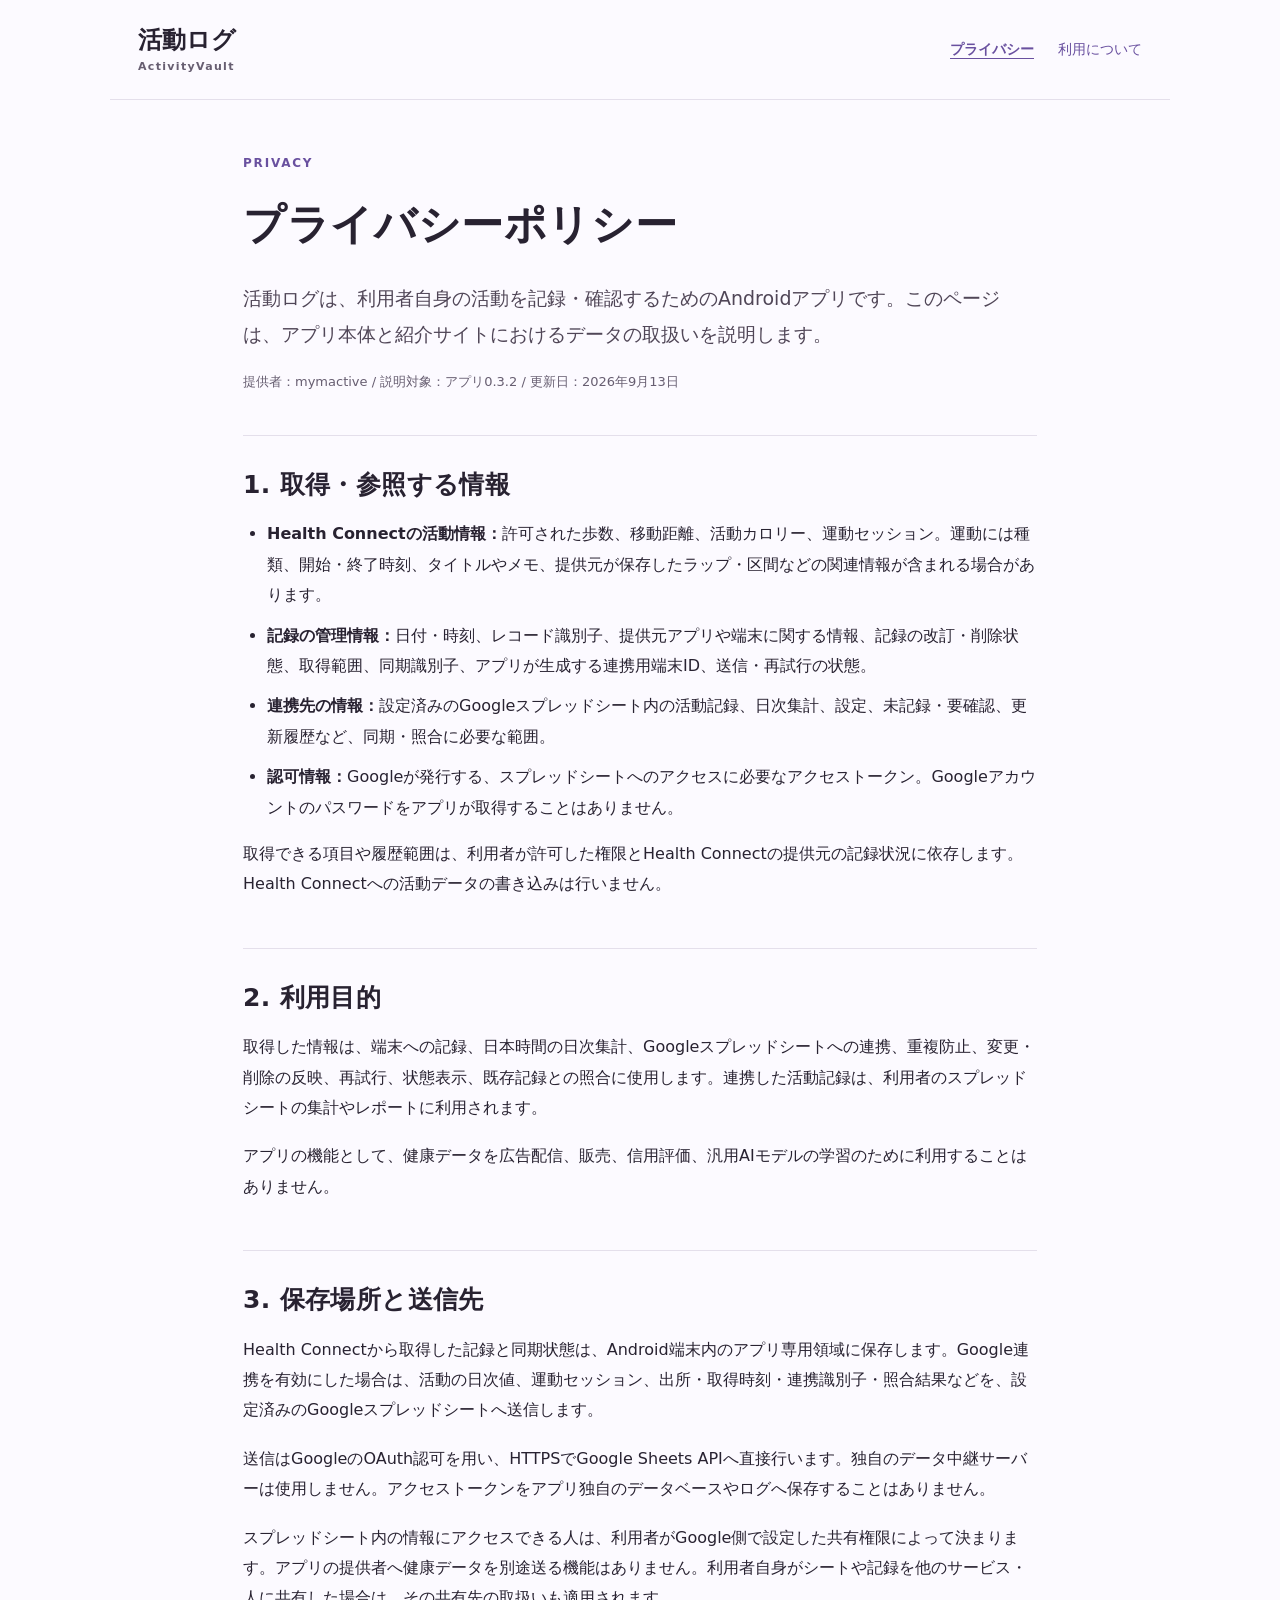
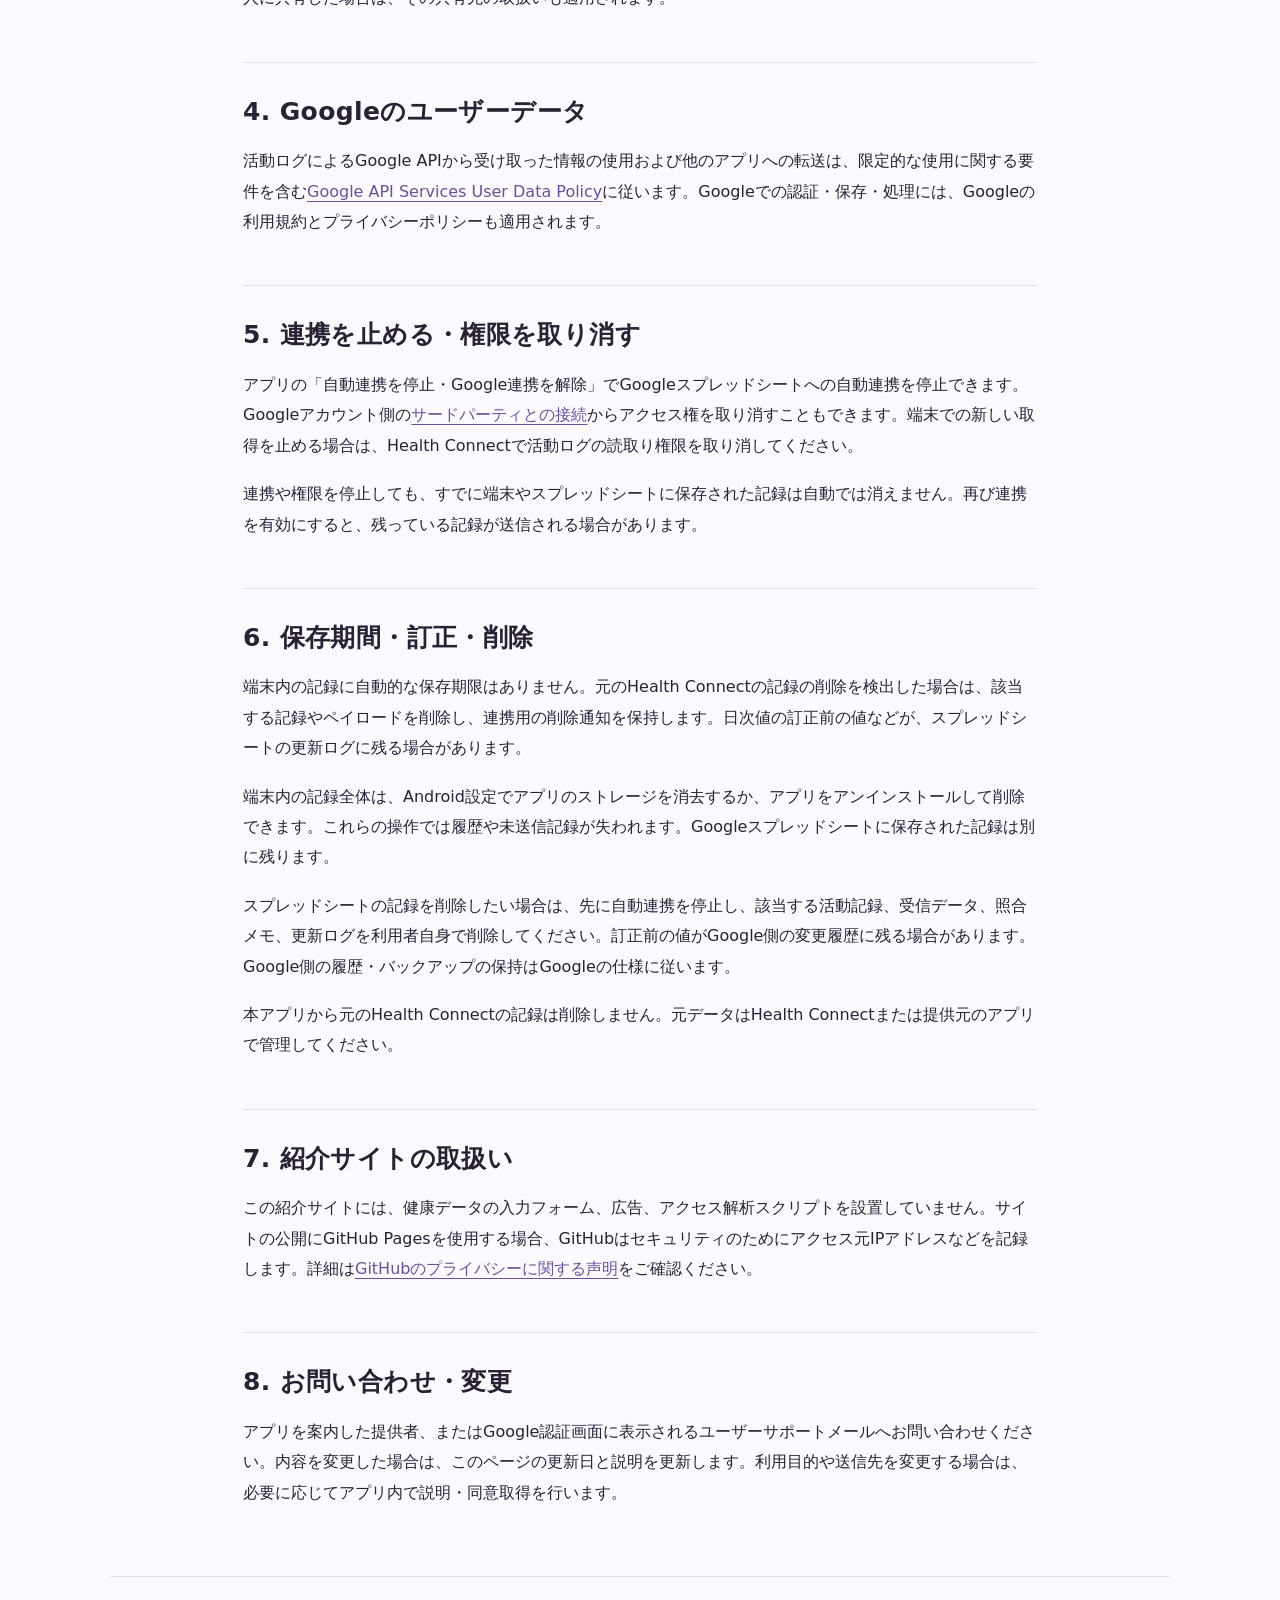
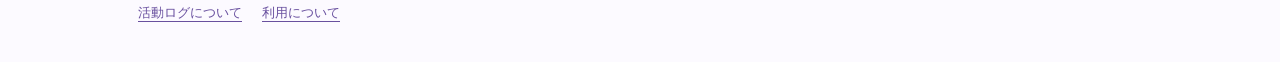
==== privacy.html @ 17813cd4 "Add ActivityVault introduction and privacy pages" ====
<!doctype html>
<html lang="ja">
<head><meta charset="utf-8"><meta name="viewport" content="width=device-width, initial-scale=1"><meta name="referrer" content="no-referrer"><meta name="description" content="活動ログ / ActivityVaultが取得・保存・連携するデータと、停止・削除の方法について。"><title>プライバシーポリシー | 活動ログ</title><link rel="stylesheet" href="styles.css"></head>
<body>
  <header class="site-header"><a class="brand" href="index.html">活動ログ<span>ActivityVault</span></a><nav aria-label="ページ"><a href="privacy.html" aria-current="page">プライバシー</a><a href="terms.html">利用について</a></nav></header>
  <main class="document">
    <p class="eyebrow">PRIVACY</p><h1>プライバシーポリシー</h1><p class="lead">活動ログは、利用者自身の活動を記録・確認するためのAndroidアプリです。このページは、アプリ本体と紹介サイトにおけるデータの取扱いを説明します。</p><p class="subtle">提供者：mymactive / 説明対象：アプリ0.3.2 / 更新日：2026年9月13日</p>
    <section><h2>1. 取得・参照する情報</h2><ul><li><strong>Health Connectの活動情報：</strong>許可された歩数、移動距離、活動カロリー、運動セッション。運動には種類、開始・終了時刻、タイトルやメモ、提供元が保存したラップ・区間などの関連情報が含まれる場合があります。</li><li><strong>記録の管理情報：</strong>日付・時刻、レコード識別子、提供元アプリや端末に関する情報、記録の改訂・削除状態、取得範囲、同期識別子、アプリが生成する連携用端末ID、送信・再試行の状態。</li><li><strong>連携先の情報：</strong>設定済みのGoogleスプレッドシート内の活動記録、日次集計、設定、未記録・要確認、更新履歴など、同期・照合に必要な範囲。</li><li><strong>認可情報：</strong>Googleが発行する、スプレッドシートへのアクセスに必要なアクセストークン。Googleアカウントのパスワードをアプリが取得することはありません。</li></ul><p>取得できる項目や履歴範囲は、利用者が許可した権限とHealth Connectの提供元の記録状況に依存します。Health Connectへの活動データの書き込みは行いません。</p></section>
    <section><h2>2. 利用目的</h2><p>取得した情報は、端末への記録、日本時間の日次集計、Googleスプレッドシートへの連携、重複防止、変更・削除の反映、再試行、状態表示、既存記録との照合に使用します。連携した活動記録は、利用者のスプレッドシートの集計やレポートに利用されます。</p><p>アプリの機能として、健康データを広告配信、販売、信用評価、汎用AIモデルの学習のために利用することはありません。</p></section>
    <section><h2>3. 保存場所と送信先</h2><p>Health Connectから取得した記録と同期状態は、Android端末内のアプリ専用領域に保存します。Google連携を有効にした場合は、活動の日次値、運動セッション、出所・取得時刻・連携識別子・照合結果などを、設定済みのGoogleスプレッドシートへ送信します。</p><p>送信はGoogleのOAuth認可を用い、HTTPSでGoogle Sheets APIへ直接行います。独自のデータ中継サーバーは使用しません。アクセストークンをアプリ独自のデータベースやログへ保存することはありません。</p><p>スプレッドシート内の情報にアクセスできる人は、利用者がGoogle側で設定した共有権限によって決まります。アプリの提供者へ健康データを別途送る機能はありません。利用者自身がシートや記録を他のサービス・人に共有した場合は、その共有先の取扱いも適用されます。</p></section>
    <section><h2>4. Googleのユーザーデータ</h2><p>活動ログによるGoogle APIから受け取った情報の使用および他のアプリへの転送は、限定的な使用に関する要件を含む<a href="https://developers.google.com/terms/api-services-user-data-policy">Google API Services User Data Policy</a>に従います。Googleでの認証・保存・処理には、Googleの利用規約とプライバシーポリシーも適用されます。</p></section>
    <section><h2>5. 連携を止める・権限を取り消す</h2><p>アプリの「自動連携を停止・Google連携を解除」でGoogleスプレッドシートへの自動連携を停止できます。Googleアカウント側の<a href="https://myaccount.google.com/connections">サードパーティとの接続</a>からアクセス権を取り消すこともできます。端末での新しい取得を止める場合は、Health Connectで活動ログの読取り権限を取り消してください。</p><p>連携や権限を停止しても、すでに端末やスプレッドシートに保存された記録は自動では消えません。再び連携を有効にすると、残っている記録が送信される場合があります。</p></section>
    <section><h2>6. 保存期間・訂正・削除</h2><p>端末内の記録に自動的な保存期限はありません。元のHealth Connectの記録の削除を検出した場合は、該当する記録やペイロードを削除し、連携用の削除通知を保持します。日次値の訂正前の値などが、スプレッドシートの更新ログに残る場合があります。</p><p>端末内の記録全体は、Android設定でアプリのストレージを消去するか、アプリをアンインストールして削除できます。これらの操作では履歴や未送信記録が失われます。Googleスプレッドシートに保存された記録は別に残ります。</p><p>スプレッドシートの記録を削除したい場合は、先に自動連携を停止し、該当する活動記録、受信データ、照合メモ、更新ログを利用者自身で削除してください。訂正前の値がGoogle側の変更履歴に残る場合があります。Google側の履歴・バックアップの保持はGoogleの仕様に従います。</p><p>本アプリから元のHealth Connectの記録は削除しません。元データはHealth Connectまたは提供元のアプリで管理してください。</p></section>
    <section><h2>7. 紹介サイトの取扱い</h2><p>この紹介サイトには、健康データの入力フォーム、広告、アクセス解析スクリプトを設置していません。サイトの公開にGitHub Pagesを使用する場合、GitHubはセキュリティのためにアクセス元IPアドレスなどを記録します。詳細は<a href="https://docs.github.com/en/site-policy/privacy-policies/github-general-privacy-statement">GitHubのプライバシーに関する声明</a>をご確認ください。</p></section>
    <section><h2>8. お問い合わせ・変更</h2><p>アプリを案内した提供者、またはGoogle認証画面に表示されるユーザーサポートメールへお問い合わせください。内容を変更した場合は、このページの更新日と説明を更新します。利用目的や送信先を変更する場合は、必要に応じてアプリ内で説明・同意取得を行います。</p></section>
  </main>
  <footer><p><a href="index.html">活動ログについて</a><a href="terms.html">利用について</a></p></footer>
</body>
</html>
---- styles.css ----
:root{color-scheme:light;--ink:#282231;--muted:#675e71;--purple:#69509f;--line:#e4dfeb;--paper:#fcfaff;--white:#fff}*{box-sizing:border-box}body{margin:0;background:var(--paper);color:var(--ink);font:16px/1.9 system-ui,-apple-system,"Noto Sans JP",sans-serif;overflow-wrap:anywhere}a{color:var(--purple);text-underline-offset:4px}a:focus-visible{outline:3px solid #a18bcc;outline-offset:4px}a:hover{text-decoration-thickness:2px}.site-header,main,footer{max-width:1060px;margin:auto;padding-left:28px;padding-right:28px}.site-header{display:flex;align-items:center;justify-content:space-between;gap:24px;padding-top:24px;padding-bottom:24px;border-bottom:1px solid var(--line)}.brand{font-size:24px;font-weight:750;text-decoration:none;color:var(--ink);line-height:1.35;white-space:nowrap}.brand span{display:block;color:var(--muted);font-size:11px;letter-spacing:.12em;margin-top:4px}nav{display:flex;gap:24px;font-size:14px}nav a{text-decoration:none}nav a[aria-current=page]{font-weight:700;text-decoration:underline}.hero{padding-top:72px;padding-bottom:60px}.eyebrow{color:var(--purple);font-size:12px;letter-spacing:.15em;font-weight:750}h1,h2,h3{line-height:1.5;letter-spacing:.015em}h1{font-size:clamp(32px,5vw,58px);margin:16px 0 24px}h2{font-size:25px;margin:0 0 16px}h3{font-size:20px;margin:10px 0}.lead{font-size:19px;max-width:760px;color:#504657}.subtle{font-size:13px;color:var(--muted)}.button{display:inline-block;padding:12px 23px;border-radius:999px;background:var(--purple);color:#fff;font-weight:650;text-decoration:none;margin:10px 0}section{margin-bottom:48px}p{margin:0 0 18px}.cards{display:grid;grid-template-columns:repeat(3,1fr);gap:18px}.cards article,.panel{padding:26px;background:var(--white);border:1px solid var(--line);border-radius:18px}.cards p{font-size:15px;margin-bottom:0}.number{color:var(--purple);font-size:13px;font-weight:750}.panel{background:#f0ebf7}.document{max-width:850px;padding-top:52px;padding-bottom:20px}.document h1{font-size:clamp(30px,4vw,42px)}.document section{margin-top:40px;padding-top:30px;border-top:1px solid var(--line)}li{margin-bottom:10px}ul,ol{padding-left:1.5em}footer{border-top:1px solid var(--line);padding-top:24px;padding-bottom:28px;color:var(--muted);font-size:13px}footer p{margin-bottom:8px}footer a{margin-right:20px}@media(max-width:640px){.site-header,main,footer{padding-left:22px;padding-right:22px}.site-header{align-items:flex-start;gap:14px}nav{gap:12px;flex-wrap:wrap;justify-content:flex-end;font-size:12px;max-width:175px}.hero{padding-top:42px;padding-bottom:22px}.lead{font-size:17px}.cards{grid-template-columns:1fr}.cards article,.panel{padding:22px}h2{font-size:22px}.document{padding-top:32px}section{margin-bottom:36px}}
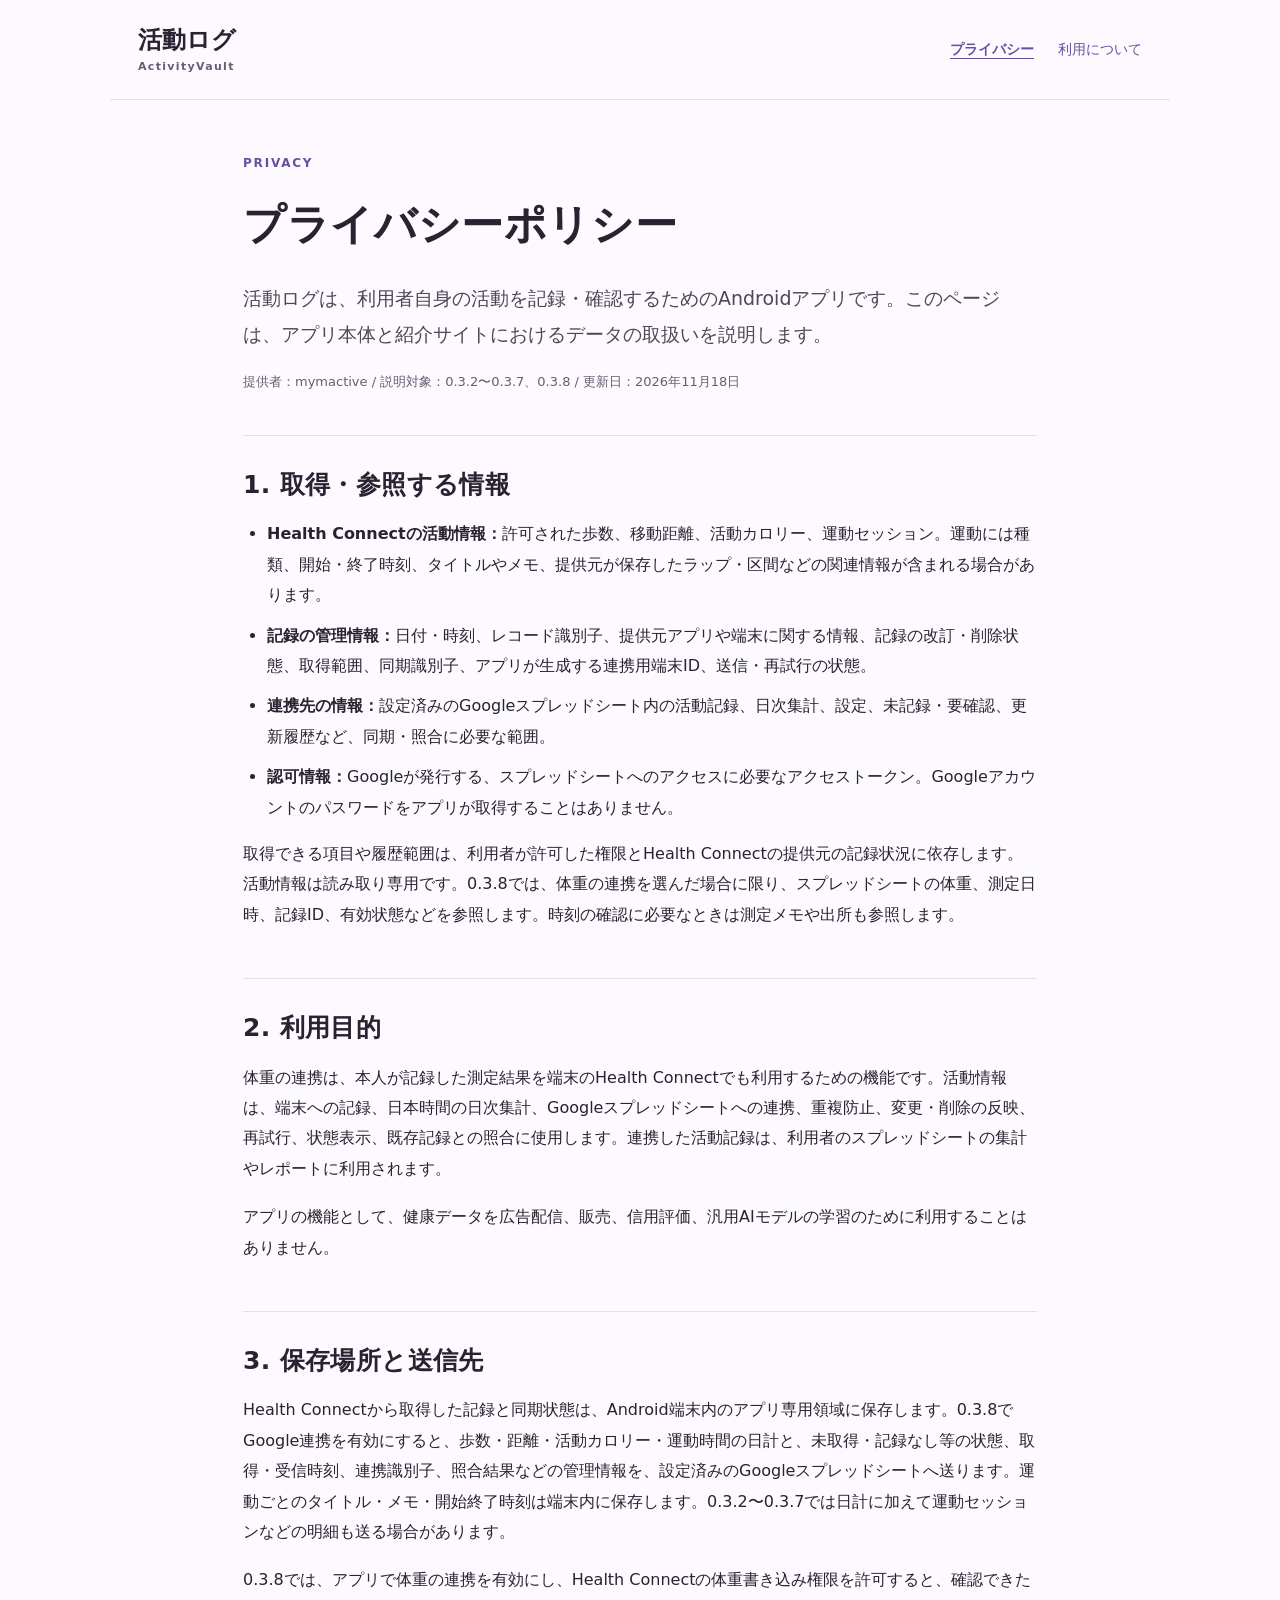
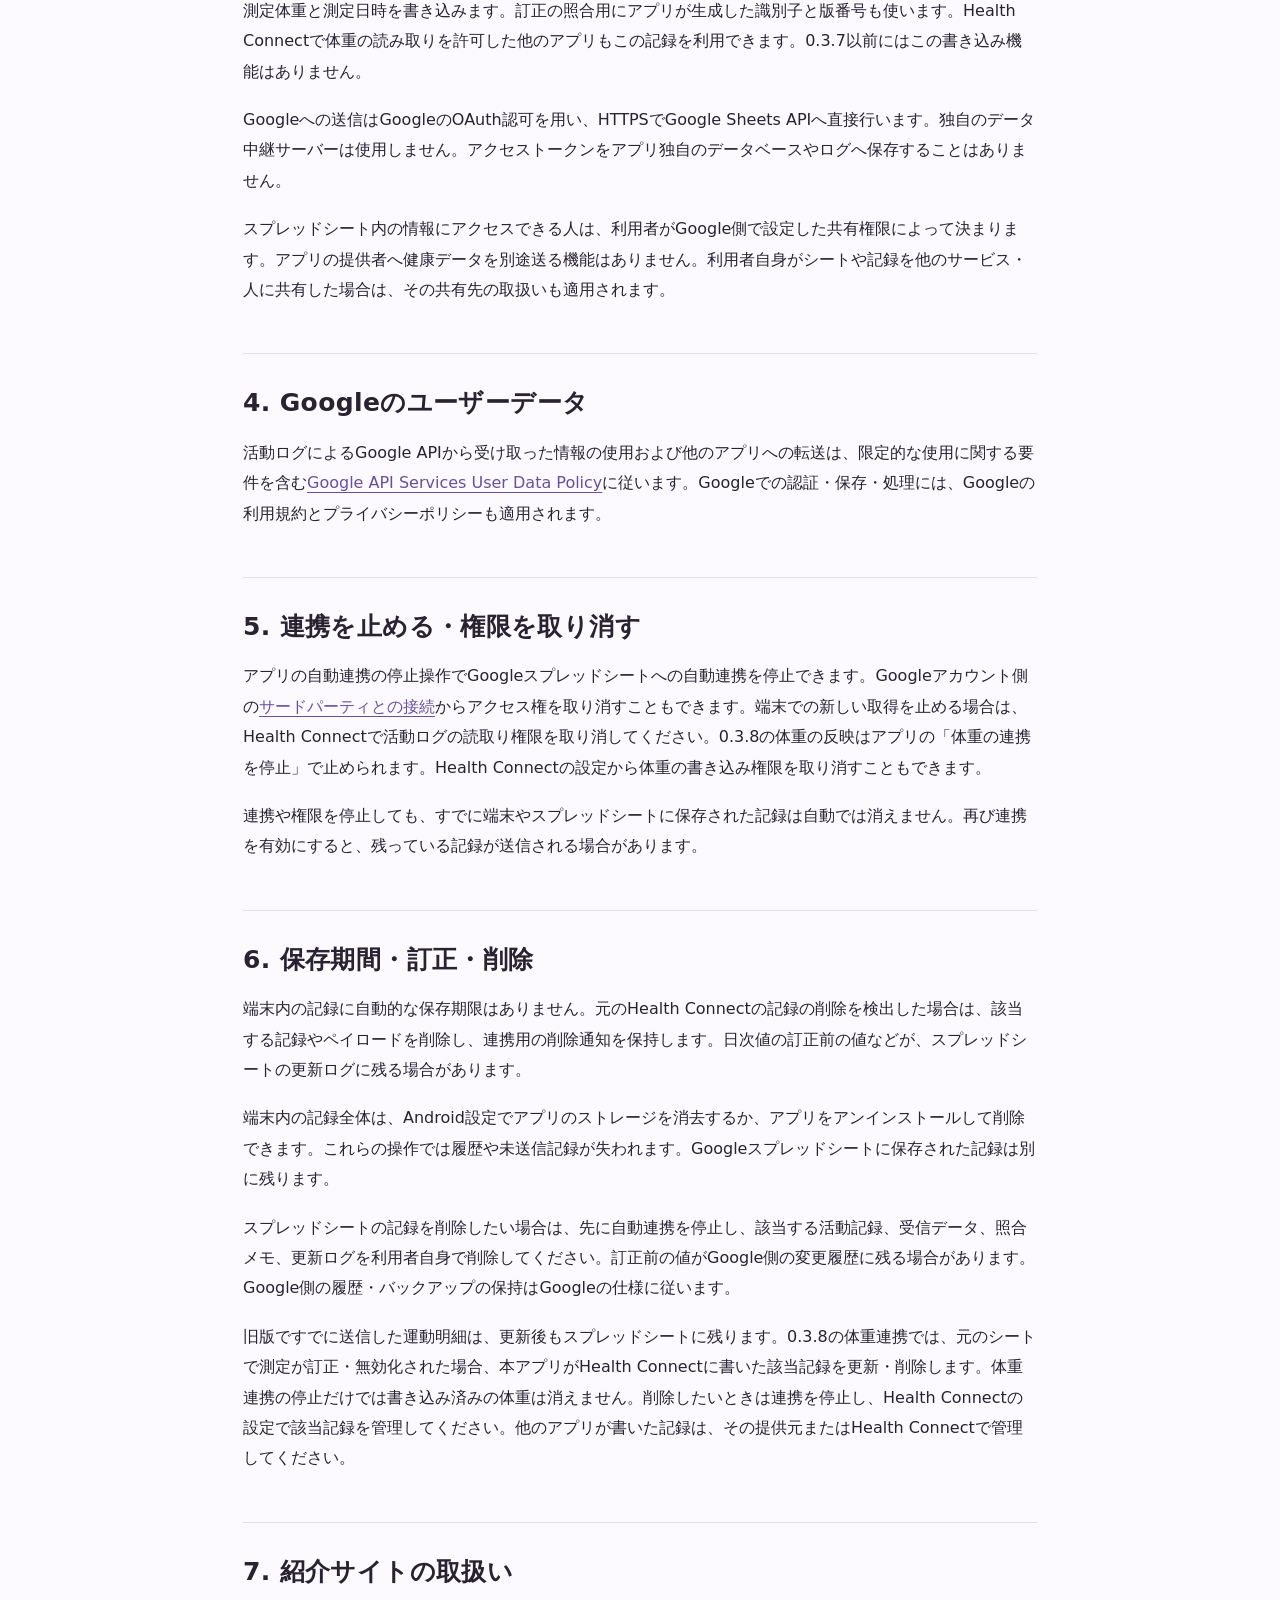
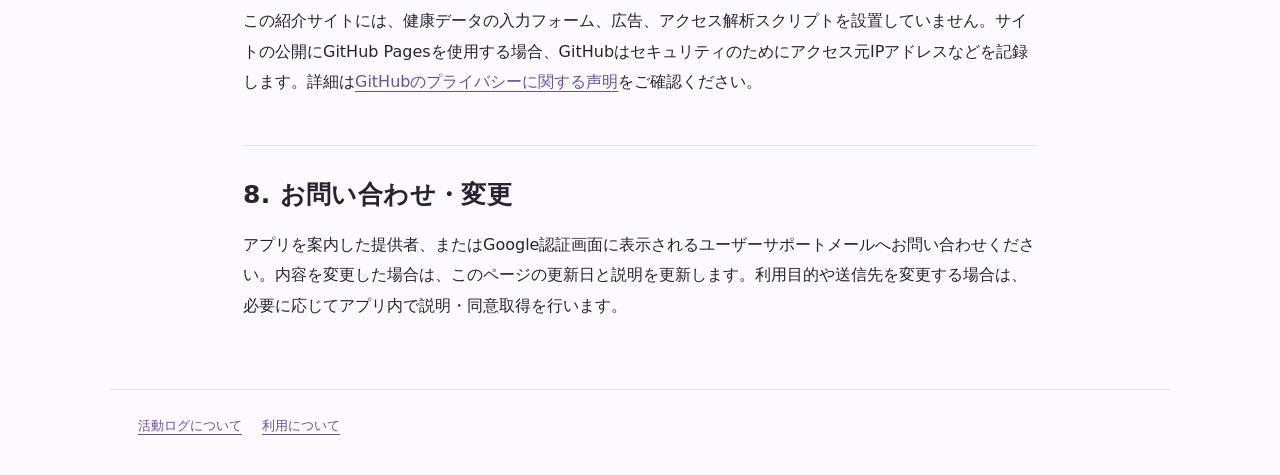
==== commit c7eb682a: "0.3.8の日計と任意の体重連携を説明する" ====
--- a/privacy.html
+++ b/privacy.html
@@ -4,13 +4,13 @@
 <body>
   <header class="site-header"><a class="brand" href="index.html">活動ログ<span>ActivityVault</span></a><nav aria-label="ページ"><a href="privacy.html" aria-current="page">プライバシー</a><a href="terms.html">利用について</a></nav></header>
   <main class="document">
-    <p class="eyebrow">PRIVACY</p><h1>プライバシーポリシー</h1><p class="lead">活動ログは、利用者自身の活動を記録・確認するためのAndroidアプリです。このページは、アプリ本体と紹介サイトにおけるデータの取扱いを説明します。</p><p class="subtle">提供者：mymactive / 説明対象：アプリ0.3.2 / 更新日：2026年9月13日</p>
-    <section><h2>1. 取得・参照する情報</h2><ul><li><strong>Health Connectの活動情報：</strong>許可された歩数、移動距離、活動カロリー、運動セッション。運動には種類、開始・終了時刻、タイトルやメモ、提供元が保存したラップ・区間などの関連情報が含まれる場合があります。</li><li><strong>記録の管理情報：</strong>日付・時刻、レコード識別子、提供元アプリや端末に関する情報、記録の改訂・削除状態、取得範囲、同期識別子、アプリが生成する連携用端末ID、送信・再試行の状態。</li><li><strong>連携先の情報：</strong>設定済みのGoogleスプレッドシート内の活動記録、日次集計、設定、未記録・要確認、更新履歴など、同期・照合に必要な範囲。</li><li><strong>認可情報：</strong>Googleが発行する、スプレッドシートへのアクセスに必要なアクセストークン。Googleアカウントのパスワードをアプリが取得することはありません。</li></ul><p>取得できる項目や履歴範囲は、利用者が許可した権限とHealth Connectの提供元の記録状況に依存します。Health Connectへの活動データの書き込みは行いません。</p></section>
-    <section><h2>2. 利用目的</h2><p>取得した情報は、端末への記録、日本時間の日次集計、Googleスプレッドシートへの連携、重複防止、変更・削除の反映、再試行、状態表示、既存記録との照合に使用します。連携した活動記録は、利用者のスプレッドシートの集計やレポートに利用されます。</p><p>アプリの機能として、健康データを広告配信、販売、信用評価、汎用AIモデルの学習のために利用することはありません。</p></section>
-    <section><h2>3. 保存場所と送信先</h2><p>Health Connectから取得した記録と同期状態は、Android端末内のアプリ専用領域に保存します。Google連携を有効にした場合は、活動の日次値、運動セッション、出所・取得時刻・連携識別子・照合結果などを、設定済みのGoogleスプレッドシートへ送信します。</p><p>送信はGoogleのOAuth認可を用い、HTTPSでGoogle Sheets APIへ直接行います。独自のデータ中継サーバーは使用しません。アクセストークンをアプリ独自のデータベースやログへ保存することはありません。</p><p>スプレッドシート内の情報にアクセスできる人は、利用者がGoogle側で設定した共有権限によって決まります。アプリの提供者へ健康データを別途送る機能はありません。利用者自身がシートや記録を他のサービス・人に共有した場合は、その共有先の取扱いも適用されます。</p></section>
+    <p class="eyebrow">PRIVACY</p><h1>プライバシーポリシー</h1><p class="lead">活動ログは、利用者自身の活動を記録・確認するためのAndroidアプリです。このページは、アプリ本体と紹介サイトにおけるデータの取扱いを説明します。</p><p class="subtle">提供者：mymactive / 説明対象：0.3.2〜0.3.7、0.3.8 / 更新日：2026年11月18日</p>
+    <section><h2>1. 取得・参照する情報</h2><ul><li><strong>Health Connectの活動情報：</strong>許可された歩数、移動距離、活動カロリー、運動セッション。運動には種類、開始・終了時刻、タイトルやメモ、提供元が保存したラップ・区間などの関連情報が含まれる場合があります。</li><li><strong>記録の管理情報：</strong>日付・時刻、レコード識別子、提供元アプリや端末に関する情報、記録の改訂・削除状態、取得範囲、同期識別子、アプリが生成する連携用端末ID、送信・再試行の状態。</li><li><strong>連携先の情報：</strong>設定済みのGoogleスプレッドシート内の活動記録、日次集計、設定、未記録・要確認、更新履歴など、同期・照合に必要な範囲。</li><li><strong>認可情報：</strong>Googleが発行する、スプレッドシートへのアクセスに必要なアクセストークン。Googleアカウントのパスワードをアプリが取得することはありません。</li></ul><p>取得できる項目や履歴範囲は、利用者が許可した権限とHealth Connectの提供元の記録状況に依存します。活動情報は読み取り専用です。0.3.8では、体重の連携を選んだ場合に限り、スプレッドシートの体重、測定日時、記録ID、有効状態などを参照します。時刻の確認に必要なときは測定メモや出所も参照します。</p></section>
+    <section><h2>2. 利用目的</h2><p>体重の連携は、本人が記録した測定結果を端末のHealth Connectでも利用するための機能です。活動情報は、端末への記録、日本時間の日次集計、Googleスプレッドシートへの連携、重複防止、変更・削除の反映、再試行、状態表示、既存記録との照合に使用します。連携した活動記録は、利用者のスプレッドシートの集計やレポートに利用されます。</p><p>アプリの機能として、健康データを広告配信、販売、信用評価、汎用AIモデルの学習のために利用することはありません。</p></section>
+    <section><h2>3. 保存場所と送信先</h2><p>Health Connectから取得した記録と同期状態は、Android端末内のアプリ専用領域に保存します。0.3.8でGoogle連携を有効にすると、歩数・距離・活動カロリー・運動時間の日計と、未取得・記録なし等の状態、取得・受信時刻、連携識別子、照合結果などの管理情報を、設定済みのGoogleスプレッドシートへ送ります。運動ごとのタイトル・メモ・開始終了時刻は端末内に保存します。0.3.2〜0.3.7では日計に加えて運動セッションなどの明細も送る場合があります。</p><p>0.3.8では、アプリで体重の連携を有効にし、Health Connectの体重書き込み権限を許可すると、確認できた測定体重と測定日時を書き込みます。訂正の照合用にアプリが生成した識別子と版番号も使います。Health Connectで体重の読み取りを許可した他のアプリもこの記録を利用できます。0.3.7以前にはこの書き込み機能はありません。</p><p>Googleへの送信はGoogleのOAuth認可を用い、HTTPSでGoogle Sheets APIへ直接行います。独自のデータ中継サーバーは使用しません。アクセストークンをアプリ独自のデータベースやログへ保存することはありません。</p><p>スプレッドシート内の情報にアクセスできる人は、利用者がGoogle側で設定した共有権限によって決まります。アプリの提供者へ健康データを別途送る機能はありません。利用者自身がシートや記録を他のサービス・人に共有した場合は、その共有先の取扱いも適用されます。</p></section>
     <section><h2>4. Googleのユーザーデータ</h2><p>活動ログによるGoogle APIから受け取った情報の使用および他のアプリへの転送は、限定的な使用に関する要件を含む<a href="https://developers.google.com/terms/api-services-user-data-policy">Google API Services User Data Policy</a>に従います。Googleでの認証・保存・処理には、Googleの利用規約とプライバシーポリシーも適用されます。</p></section>
-    <section><h2>5. 連携を止める・権限を取り消す</h2><p>アプリの「自動連携を停止・Google連携を解除」でGoogleスプレッドシートへの自動連携を停止できます。Googleアカウント側の<a href="https://myaccount.google.com/connections">サードパーティとの接続</a>からアクセス権を取り消すこともできます。端末での新しい取得を止める場合は、Health Connectで活動ログの読取り権限を取り消してください。</p><p>連携や権限を停止しても、すでに端末やスプレッドシートに保存された記録は自動では消えません。再び連携を有効にすると、残っている記録が送信される場合があります。</p></section>
-    <section><h2>6. 保存期間・訂正・削除</h2><p>端末内の記録に自動的な保存期限はありません。元のHealth Connectの記録の削除を検出した場合は、該当する記録やペイロードを削除し、連携用の削除通知を保持します。日次値の訂正前の値などが、スプレッドシートの更新ログに残る場合があります。</p><p>端末内の記録全体は、Android設定でアプリのストレージを消去するか、アプリをアンインストールして削除できます。これらの操作では履歴や未送信記録が失われます。Googleスプレッドシートに保存された記録は別に残ります。</p><p>スプレッドシートの記録を削除したい場合は、先に自動連携を停止し、該当する活動記録、受信データ、照合メモ、更新ログを利用者自身で削除してください。訂正前の値がGoogle側の変更履歴に残る場合があります。Google側の履歴・バックアップの保持はGoogleの仕様に従います。</p><p>本アプリから元のHealth Connectの記録は削除しません。元データはHealth Connectまたは提供元のアプリで管理してください。</p></section>
+    <section><h2>5. 連携を止める・権限を取り消す</h2><p>アプリの自動連携の停止操作でGoogleスプレッドシートへの自動連携を停止できます。Googleアカウント側の<a href="https://myaccount.google.com/connections">サードパーティとの接続</a>からアクセス権を取り消すこともできます。端末での新しい取得を止める場合は、Health Connectで活動ログの読取り権限を取り消してください。0.3.8の体重の反映はアプリの「体重の連携を停止」で止められます。Health Connectの設定から体重の書き込み権限を取り消すこともできます。</p><p>連携や権限を停止しても、すでに端末やスプレッドシートに保存された記録は自動では消えません。再び連携を有効にすると、残っている記録が送信される場合があります。</p></section>
+    <section><h2>6. 保存期間・訂正・削除</h2><p>端末内の記録に自動的な保存期限はありません。元のHealth Connectの記録の削除を検出した場合は、該当する記録やペイロードを削除し、連携用の削除通知を保持します。日次値の訂正前の値などが、スプレッドシートの更新ログに残る場合があります。</p><p>端末内の記録全体は、Android設定でアプリのストレージを消去するか、アプリをアンインストールして削除できます。これらの操作では履歴や未送信記録が失われます。Googleスプレッドシートに保存された記録は別に残ります。</p><p>スプレッドシートの記録を削除したい場合は、先に自動連携を停止し、該当する活動記録、受信データ、照合メモ、更新ログを利用者自身で削除してください。訂正前の値がGoogle側の変更履歴に残る場合があります。Google側の履歴・バックアップの保持はGoogleの仕様に従います。</p><p>旧版ですでに送信した運動明細は、更新後もスプレッドシートに残ります。0.3.8の体重連携では、元のシートで測定が訂正・無効化された場合、本アプリがHealth Connectに書いた該当記録を更新・削除します。体重連携の停止だけでは書き込み済みの体重は消えません。削除したいときは連携を停止し、Health Connectの設定で該当記録を管理してください。他のアプリが書いた記録は、その提供元またはHealth Connectで管理してください。</p></section>
     <section><h2>7. 紹介サイトの取扱い</h2><p>この紹介サイトには、健康データの入力フォーム、広告、アクセス解析スクリプトを設置していません。サイトの公開にGitHub Pagesを使用する場合、GitHubはセキュリティのためにアクセス元IPアドレスなどを記録します。詳細は<a href="https://docs.github.com/en/site-policy/privacy-policies/github-general-privacy-statement">GitHubのプライバシーに関する声明</a>をご確認ください。</p></section>
     <section><h2>8. お問い合わせ・変更</h2><p>アプリを案内した提供者、またはGoogle認証画面に表示されるユーザーサポートメールへお問い合わせください。内容を変更した場合は、このページの更新日と説明を更新します。利用目的や送信先を変更する場合は、必要に応じてアプリ内で説明・同意取得を行います。</p></section>
   </main>
